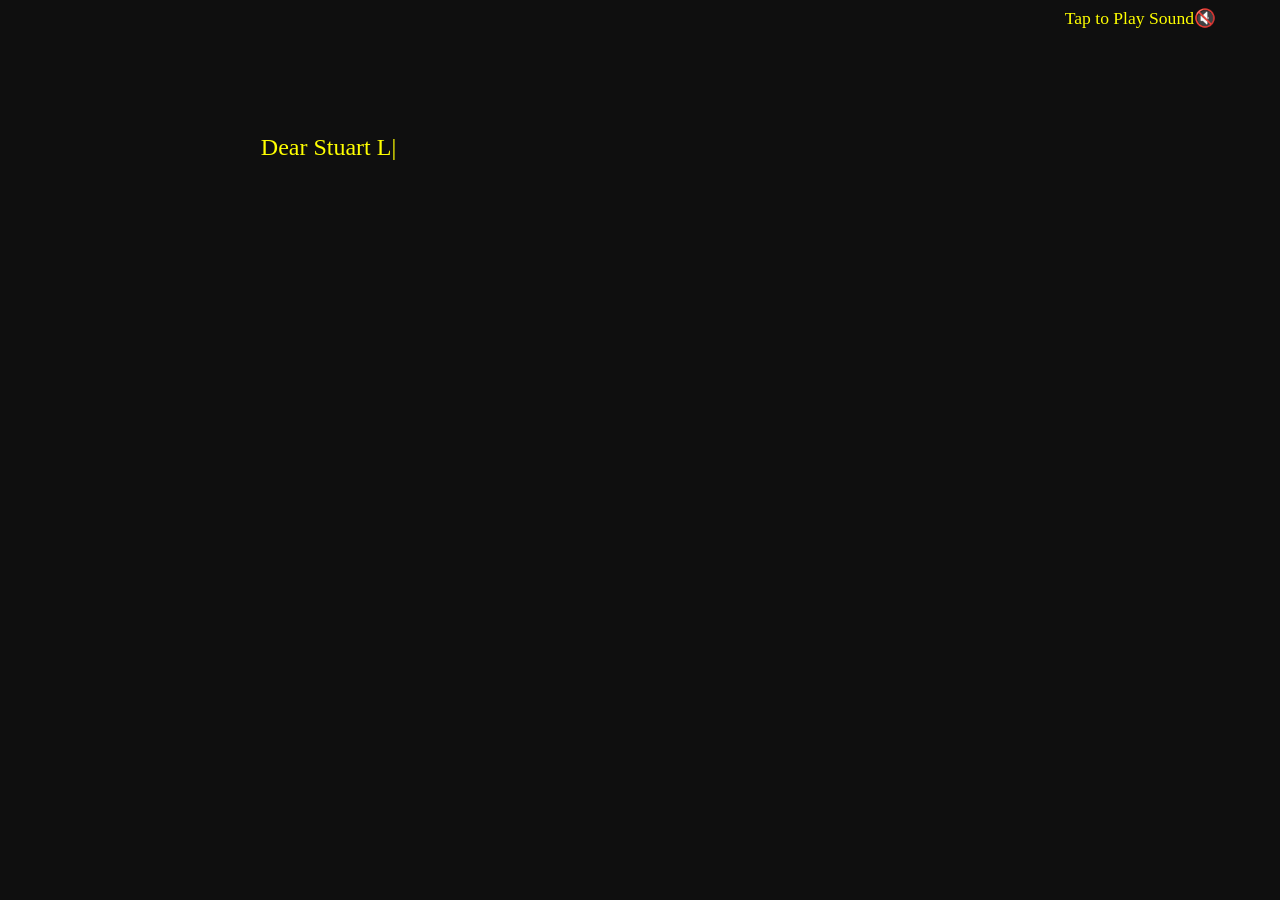
==== letter.html @ c427aa78 "Added Smith removed letter page" ====
<!DOCTYPE html>
<html lang="en">
  <head>
    <meta charset="UTF-8" />
    <meta name="viewport" content="width=device-width, initial-scale=1.0" />
    <title>Smith</title>
    <link
      href="https://fonts.googleapis.com/css?family=VT323"
      rel="stylesheet"
    />
    <link rel="stylesheet" href="style.css" />
  </head>
  <body>
    <div class="textCont"></div>
    <div class="song">
      <div class="title">Tap to Play Sound</div>
      <div class="pause" onclick="togglePlay()">🔇</div>
      <div class="player">
        <audio
          class="audio"
          src="haventmetyouyet.mp3"
          autoplay
          type="audio"
          loop=""
        ></audio>
      </div>
    </div>
    <script src="letter.js"></script>
    <script>
      var pause = document.querySelector(".pause");
      var audio = document.querySelector(".audio");

      function togglePlay() {
        if (audio.paused) {
          audio.play();
          pause.innerHTML = "🔇";
        } else {
          audio.pause();
          pause.innerHTML = "🔊";
          pause.style.color = " #848484";
        }
      }
    </script>
    <script src="new.js"></script>
  </body>
</html>
---- style.css ----
m:root {
  --theme-color: #285685;
  --font-color: #ffc765;
  --shade1: rgba(242, 38, 19, 0.5);
  --shade2: rgba(0, 255, 255, 0.5);
}

body {
  background-color: rgba(0, 0, 0, 0.941);
  font-family: Chaucer;
  color: var(--font-color);

  display: flex;
  justify-content: center;
}

.textCont {
  font-size: 150%;
  color: yellow;
  margin-top: 10%;
  margin-left: 5px;
  margin-right: 5px;
  width: 60%;
  height: 80%;
}

div.textCont::after {
  content: "|";
  animation: blinky 1s linear infinite;
}

@keyframes blinky {
  0% {
    opacity: 0;
  }
  49.9% {
    opacity: 0;
  }
  50% {
    opacity: 1;
  }
  99.9% {
    opacity: 1;
  }
}

footer {
  position: fixed;
  bottom: 25px;
  right: 25px;
  z-index: 100;
}

footer > a {
  background-color: transparent;
  color: var(--font-color);
  font-weight: bold;
  font-family: "Megrim";
  font-size: 110%;
  text-decoration: none;
  padding: 5px 20px;

  border: 3px solid var(--font-color);
  transition: color 0.5s linear, box-shadow 0.5s ease-in;
}

.song {
  color: yellow;
  display: flex;
  align-items: center;
  font-size: 1.1em;
  right: 5%;
  position: absolute;
}
.pause {
  cursor: pointer;
}
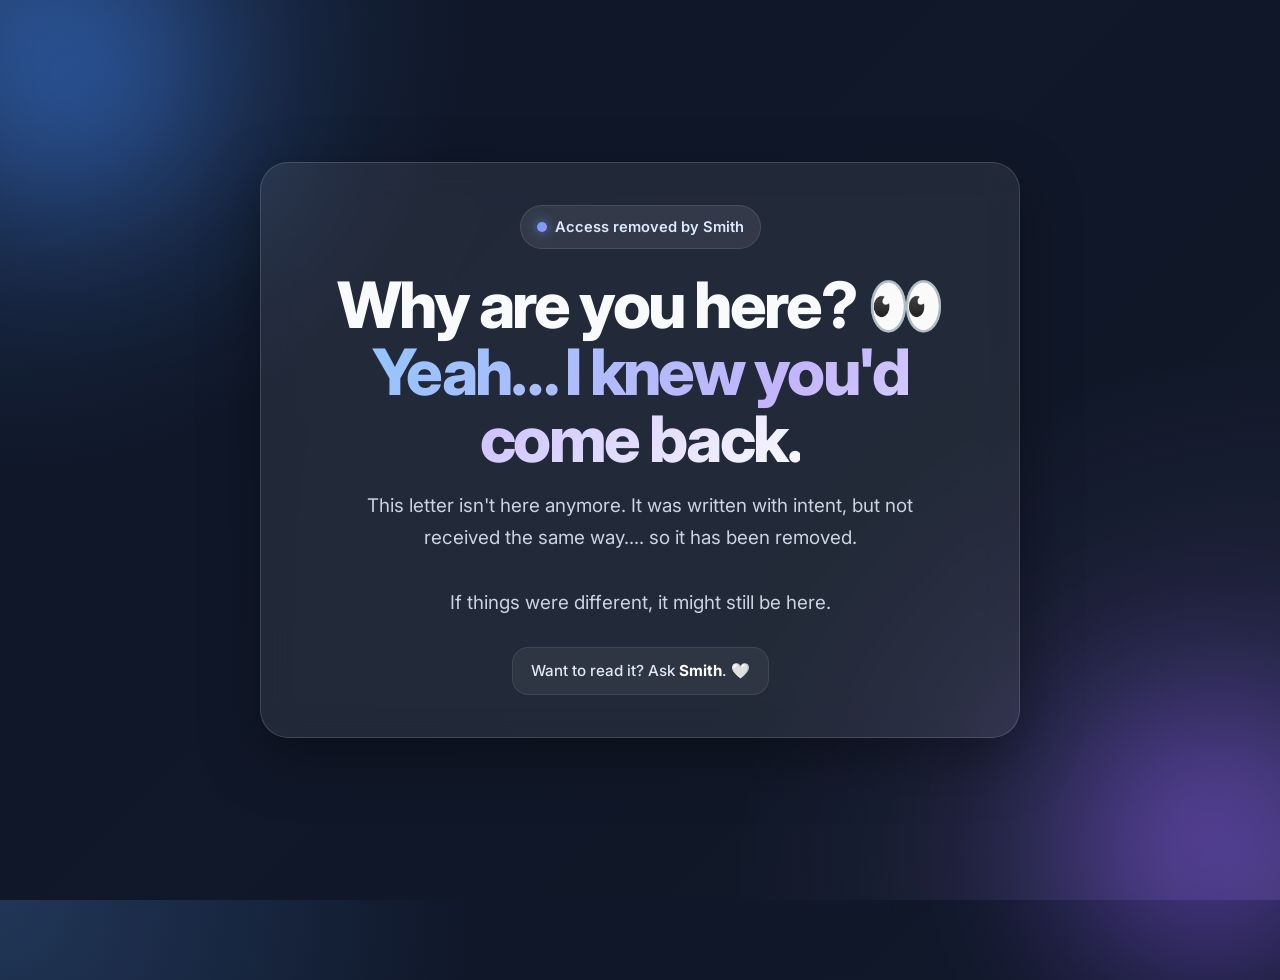
==== commit 920ec5bd: "updated page" ====
--- a/letter.html
+++ b/letter.html
@@ -1,46 +1,189 @@
 <!DOCTYPE html>
 <html lang="en">
-  <head>
-    <meta charset="UTF-8" />
-    <meta name="viewport" content="width=device-width, initial-scale=1.0" />
-    <title>Smith</title>
-    <link
-      href="https://fonts.googleapis.com/css?family=VT323"
-      rel="stylesheet"
-    />
-    <link rel="stylesheet" href="style.css" />
-  </head>
-  <body>
-    <div class="textCont"></div>
-    <div class="song">
-      <div class="title">Tap to Play Sound</div>
-      <div class="pause" onclick="togglePlay()">🔇</div>
-      <div class="player">
-        <audio
-          class="audio"
-          src="haventmetyouyet.mp3"
-          autoplay
-          type="audio"
-          loop=""
-        ></audio>
+<head>
+  <meta charset="UTF-8" />
+  <meta name="viewport" content="width=device-width, initial-scale=1.0" />
+  <title>Letter Removed</title>
+
+  <link rel="preconnect" href="https://fonts.googleapis.com">
+  <link rel="preconnect" href="https://fonts.gstatic.com" crossorigin>
+  <link href="https://fonts.googleapis.com/css2?family=Inter:wght@400;500;600;700;800&display=swap" rel="stylesheet">
+  <link href="https://cdn.jsdelivr.net/npm/bootstrap@5.3.3/dist/css/bootstrap.min.css" rel="stylesheet">
+
+  <style>
+    :root {
+      --bg-1: #0f172a;
+      --bg-2: #111827;
+      --accent: #60a5fa;
+      --accent-2: #a78bfa;
+      --text: #f8fafc;
+      --muted: #cbd5e1;
+      --glass: rgba(255, 255, 255, 0.08);
+      --border: rgba(255, 255, 255, 0.14);
+    }
+
+    * {
+      box-sizing: border-box;
+    }
+
+    body {
+      margin: 0;
+      min-height: 100vh;
+      font-family: 'Inter', sans-serif;
+      color: var(--text);
+      background:
+        radial-gradient(circle at top left, rgba(96, 165, 250, 0.22), transparent 30%),
+        radial-gradient(circle at bottom right, rgba(167, 139, 250, 0.18), transparent 35%),
+        linear-gradient(135deg, var(--bg-1), var(--bg-2));
+      overflow: hidden;
+      position: relative;
+    }
+
+    .bg-blur {
+      position: absolute;
+      border-radius: 50%;
+      filter: blur(90px);
+      opacity: 0.55;
+      z-index: 0;
+    }
+
+    .blur-one {
+      width: 260px;
+      height: 260px;
+      background: #3b82f6;
+      top: -60px;
+      left: -60px;
+    }
+
+    .blur-two {
+      width: 280px;
+      height: 280px;
+      background: #8b5cf6;
+      bottom: -80px;
+      right: -70px;
+    }
+
+    .main-wrap {
+      min-height: 100vh;
+      position: relative;
+      z-index: 1;
+      padding: 24px;
+    }
+
+    .message-card {
+      max-width: 760px;
+      width: 100%;
+      background: var(--glass);
+      border: 1px solid var(--border);
+      backdrop-filter: blur(18px);
+      -webkit-backdrop-filter: blur(18px);
+      border-radius: 28px;
+      padding: 42px 28px;
+      box-shadow: 0 20px 60px rgba(0, 0, 0, 0.35);
+      text-align: center;
+    }
+
+    .status-badge {
+      display: inline-flex;
+      align-items: center;
+      gap: 8px;
+      padding: 10px 16px;
+      border-radius: 999px;
+      background: rgba(255, 255, 255, 0.08);
+      border: 1px solid rgba(255, 255, 255, 0.1);
+      color: #dbeafe;
+      font-size: 0.92rem;
+      font-weight: 600;
+      margin-bottom: 22px;
+    }
+
+    .status-dot {
+      width: 10px;
+      height: 10px;
+      border-radius: 50%;
+      background: linear-gradient(135deg, #60a5fa, #a78bfa);
+      box-shadow: 0 0 12px rgba(96, 165, 250, 0.8);
+    }
+
+    .headline {
+      font-size: clamp(2rem, 5vw, 4rem);
+      font-weight: 800;
+      line-height: 1.05;
+      letter-spacing: -0.04em;
+      margin-bottom: 18px;
+    }
+
+    .headline .gradient-text {
+      background: linear-gradient(135deg, #93c5fd, #c4b5fd, #f8fafc);
+      -webkit-background-clip: text;
+      background-clip: text;
+      -webkit-text-fill-color: transparent;
+    }
+
+    .subtext {
+      font-size: clamp(1rem, 2vw, 1.18rem);
+      color: var(--muted);
+      line-height: 1.7;
+      max-width: 620px;
+      margin: 0 auto 28px;
+    }
+
+    .highlight-name {
+      color: #ffffff;
+      font-weight: 700;
+    }
+
+    .mini-line {
+      display: inline-block;
+      padding: 12px 18px;
+      border-radius: 16px;
+      background: rgba(255, 255, 255, 0.06);
+      border: 1px solid rgba(255, 255, 255, 0.08);
+      color: #e2e8f0;
+      font-size: 0.95rem;
+      font-weight: 500;
+    }
+
+    @media (max-width: 576px) {
+      .message-card {
+        padding: 30px 20px;
+        border-radius: 22px;
+      }
+
+      .subtext {
+        line-height: 1.6;
+      }
+    }
+  </style>
+</head>
+<body>
+  <div class="bg-blur blur-one"></div>
+  <div class="bg-blur blur-two"></div>
+
+  <main class="main-wrap d-flex align-items-center justify-content-center">
+    <section class="message-card">
+      <div class="status-badge mx-auto">
+        <span class="status-dot"></span>
+        Access removed by Smith
       </div>
-    </div>
-    <script src="letter.js"></script>
-    <script>
-      var pause = document.querySelector(".pause");
-      var audio = document.querySelector(".audio");
 
-      function togglePlay() {
-        if (audio.paused) {
-          audio.play();
-          pause.innerHTML = "🔇";
-        } else {
-          audio.pause();
-          pause.innerHTML = "🔊";
-          pause.style.color = " #848484";
-        }
-      }
-    </script>
-    <script src="new.js"></script>
-  </body>
+      <h1 class="headline">
+        Why are you here? 👀<br>
+        <span class="gradient-text">Yeah… I knew you'd come back.</span>
+      </h1>
+
+      <p class="subtext">
+        This letter isn't here anymore. It was written with intent, but not received the same way.... so it has been removed.
+        <br><br>
+        If things were different, it might still be here.
+      </p>
+
+      <div class="mini-line">
+        Want to read it? Ask <span class="highlight-name">Smith</span>. 🤍
+      </div>
+    </section>
+  </main>
+
+  <script src="https://cdn.jsdelivr.net/npm/bootstrap@5.3.3/dist/js/bootstrap.bundle.min.js"></script>
+</body>
 </html>
